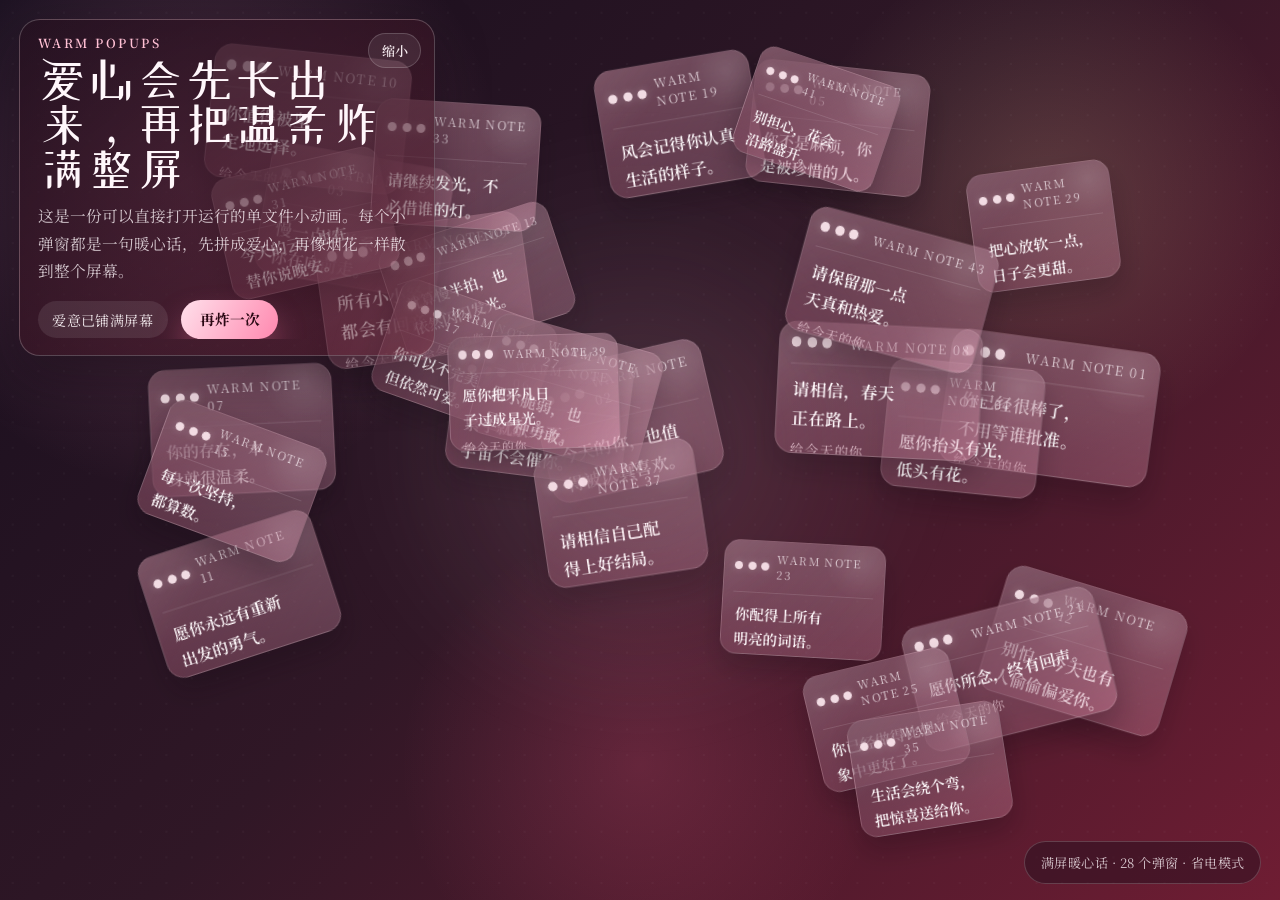
==== index.html @ 32b4eff0 "first commit" ====
<!DOCTYPE html>
<html lang="zh-CN">
<head>
  <meta charset="UTF-8">
  <meta name="viewport" content="width=device-width, initial-scale=1.0">
  <title>爱心弹窗烟花</title>
  <link rel="preconnect" href="https://fonts.googleapis.com">
  <link rel="preconnect" href="https://fonts.gstatic.com" crossorigin>
  <link href="https://fonts.googleapis.com/css2?family=Noto+Serif+SC:wght@400;600;700&family=ZCOOL+XiaoWei&display=swap" rel="stylesheet">
  <style>
    :root {
      --bg-1: #150e1d;
      --bg-2: #301726;
      --bg-3: #6f1d33;
      --ink: #fff7fb;
      --soft-ink: rgba(255, 247, 251, 0.78);
      --glass: rgba(255, 245, 249, 0.14);
      --glass-strong: rgba(255, 237, 244, 0.22);
      --line: rgba(255, 255, 255, 0.24);
      --accent: #ff6b95;
      --accent-2: #ffc0d4;
      --shadow: rgba(17, 7, 17, 0.45);
    }

    * {
      box-sizing: border-box;
    }

    html,
    body {
      width: 100%;
      height: 100%;
      margin: 0;
      overflow: hidden;
      color: var(--ink);
      background:
        radial-gradient(circle at 15% 20%, rgba(255, 152, 191, 0.24), transparent 24%),
        radial-gradient(circle at 82% 22%, rgba(255, 214, 165, 0.18), transparent 20%),
        radial-gradient(circle at 50% 85%, rgba(255, 97, 139, 0.18), transparent 24%),
        linear-gradient(135deg, var(--bg-1), var(--bg-2) 48%, var(--bg-3));
      font-family: "Noto Serif SC", serif;
    }

    body::before,
    body::after {
      content: "";
      position: fixed;
      inset: 0;
      pointer-events: none;
    }

    body::before {
      background:
        radial-gradient(circle at center, rgba(255, 255, 255, 0.09) 0 0.08rem, transparent 0.09rem) 0 0 / 1.6rem 1.6rem;
      opacity: 0.3;
      mix-blend-mode: screen;
    }

    body::after {
      background:
        radial-gradient(circle at 50% 48%, rgba(255, 255, 255, 0.15), transparent 42%),
        radial-gradient(circle at 50% 52%, rgba(255, 126, 164, 0.13), transparent 32%);
      filter: blur(24px);
      opacity: 0.85;
    }

    body.perf-lite::after {
      filter: blur(16px);
      opacity: 0.72;
    }

    body.perf-low::after {
      filter: blur(10px);
      opacity: 0.54;
    }

    .stage {
      position: relative;
      width: 100vw;
      height: 100vh;
      isolation: isolate;
      overflow: hidden;
    }

    .hud {
      position: fixed;
      top: 1.2rem;
      left: 1.2rem;
      z-index: 9000;
      width: min(26rem, calc(100vw - 2.4rem));
      padding: 1rem 1rem 1rem 1.1rem;
      border: 1px solid rgba(255, 255, 255, 0.22);
      border-radius: 1.3rem;
      background: linear-gradient(145deg, rgba(37, 16, 31, 0.72), rgba(95, 28, 46, 0.46));
      box-shadow: 0 1.2rem 3.2rem rgba(14, 6, 15, 0.34);
      backdrop-filter: blur(22px);
      transition:
        width 260ms ease,
        padding 260ms ease,
        border-radius 260ms ease,
        background 260ms ease,
        box-shadow 260ms ease;
    }

    .hud.is-collapsed {
      width: min(16.5rem, calc(100vw - 2.4rem));
      padding: 0.9rem 3.5rem 0.9rem 1rem;
      border-radius: 1rem;
      background: linear-gradient(145deg, rgba(37, 16, 31, 0.82), rgba(77, 27, 56, 0.58));
      box-shadow: 0 0.85rem 2rem rgba(14, 6, 15, 0.28);
    }

    body.perf-lite .hud,
    body.perf-lite .legend {
      backdrop-filter: blur(10px);
    }

    body.perf-low .hud,
    body.perf-low .legend {
      backdrop-filter: none;
    }

    .eyebrow {
      margin: 0;
      color: var(--accent-2);
      font: 600 0.78rem/1.2 "Noto Serif SC", serif;
      letter-spacing: 0.2em;
      text-transform: uppercase;
    }

    .title {
      margin: 0.35rem 0 0;
      font: 400 clamp(1.9rem, 4vw, 3rem)/0.94 "ZCOOL XiaoWei", serif;
      transition: font-size 220ms ease, line-height 220ms ease, margin 220ms ease;
    }

    .hud.is-collapsed .title {
      margin-top: 0.24rem;
      font-size: clamp(1.08rem, 2.6vw, 1.4rem);
      line-height: 1.08;
    }

    .subtitle {
      margin: 0.65rem 0 0;
      color: var(--soft-ink);
      font-size: 0.98rem;
      line-height: 1.75;
      transition: opacity 220ms ease, max-height 220ms ease, margin 220ms ease;
    }

    .toolbar {
      display: flex;
      align-items: center;
      gap: 0.85rem;
      margin-top: 0.95rem;
      flex-wrap: wrap;
      transition: opacity 220ms ease, max-height 220ms ease, margin 220ms ease;
      max-height: 8rem;
    }

    .hud-copy {
      overflow: hidden;
    }

    .hud.is-collapsed .subtitle,
    .hud.is-collapsed .toolbar {
      opacity: 0;
      max-height: 0;
      margin-top: 0;
      pointer-events: none;
    }

    .status-pill {
      padding: 0.55rem 0.9rem;
      border-radius: 999px;
      background: rgba(255, 255, 255, 0.09);
      color: rgba(255, 248, 251, 0.92);
      font-size: 0.88rem;
      letter-spacing: 0.03em;
    }

    .replay {
      border: 0;
      border-radius: 999px;
      padding: 0.76rem 1.15rem;
      color: #2b0914;
      background: linear-gradient(120deg, #ffe0eb, #ff88af);
      font: 700 0.92rem/1 "Noto Serif SC", serif;
      cursor: pointer;
      box-shadow: 0 1rem 1.8rem rgba(255, 120, 165, 0.34);
      transition: transform 180ms ease, box-shadow 180ms ease;
    }

    .replay:hover {
      transform: translateY(-1px) scale(1.01);
      box-shadow: 0 1.15rem 2rem rgba(255, 120, 165, 0.42);
    }

    .hud-toggle {
      position: absolute;
      top: 0.8rem;
      right: 0.8rem;
      display: inline-flex;
      align-items: center;
      justify-content: center;
      min-width: 2.5rem;
      height: 2.2rem;
      padding: 0 0.78rem;
      border: 1px solid rgba(255, 255, 255, 0.18);
      border-radius: 999px;
      color: rgba(255, 246, 250, 0.94);
      background: rgba(255, 255, 255, 0.08);
      font: 600 0.82rem/1 "Noto Serif SC", serif;
      cursor: pointer;
      transition: transform 180ms ease, background 180ms ease, border-color 180ms ease;
    }

    .hud-toggle:hover {
      transform: translateY(-1px);
      background: rgba(255, 255, 255, 0.13);
      border-color: rgba(255, 255, 255, 0.28);
    }

    .legend {
      position: fixed;
      right: 1.2rem;
      bottom: 1rem;
      z-index: 9000;
      padding: 0.7rem 0.95rem;
      border-radius: 999px;
      background: rgba(37, 16, 31, 0.48);
      border: 1px solid rgba(255, 255, 255, 0.18);
      color: rgba(255, 247, 251, 0.78);
      font-size: 0.82rem;
      letter-spacing: 0.04em;
      backdrop-filter: blur(16px);
    }

    .popup {
      --x: 0px;
      --y: 0px;
      --scale: 0.4;
      --rotate: 0deg;
      position: fixed;
      top: 0;
      left: 0;
      width: var(--w);
      height: var(--h, 8.6rem);
      padding: 0.65rem 0.7rem 0.8rem;
      border-radius: 1.1rem;
      border: 1px solid rgba(255, 255, 255, 0.2);
      background:
        linear-gradient(180deg, rgba(255, 255, 255, 0.18), rgba(255, 239, 245, 0.09)),
        linear-gradient(135deg, rgba(84, 29, 52, 0.88), rgba(255, 138, 178, 0.18));
      box-shadow: 0 1rem 2.3rem var(--shadow);
      opacity: 0;
      transform: translate3d(var(--x), var(--y), 0) scale(var(--scale)) rotate(var(--rotate));
      transition:
        transform 900ms cubic-bezier(0.19, 1, 0.22, 1),
        opacity 340ms ease,
        box-shadow 220ms ease;
      overflow: hidden;
      user-select: none;
      pointer-events: none;
      will-change: transform, opacity;
      contain: layout paint style;
    }

    body.perf-lite .popup {
      box-shadow: 0 0.8rem 1.65rem rgba(17, 7, 17, 0.28);
    }

    body.perf-low .popup {
      box-shadow: 0 0.55rem 1.05rem rgba(17, 7, 17, 0.22);
      border-color: rgba(255, 255, 255, 0.14);
    }

    .popup::before {
      content: "";
      position: absolute;
      inset: 0;
      background:
        linear-gradient(140deg, rgba(255, 255, 255, 0.16), transparent 35%),
        radial-gradient(circle at 85% 15%, rgba(255, 255, 255, 0.2), transparent 22%);
      pointer-events: none;
    }

    body.perf-low .popup::before {
      opacity: 0.52;
    }

    .popup.is-visible {
      opacity: 1;
    }

    .popup.is-heart {
      box-shadow:
        0 1rem 2.3rem rgba(17, 7, 17, 0.34),
        0 0 1.3rem rgba(255, 112, 156, 0.32);
    }

    body.perf-lite .popup.is-heart,
    body.perf-low .popup.is-heart {
      box-shadow: 0 0.85rem 1.55rem rgba(17, 7, 17, 0.26);
    }

    .popup.is-exploded {
      box-shadow:
        0 1.2rem 2.8rem rgba(17, 7, 17, 0.42),
        0 0 1.1rem rgba(255, 219, 230, 0.16);
    }

    body.perf-lite .popup.is-exploded,
    body.perf-low .popup.is-exploded {
      box-shadow: 0 0.9rem 1.7rem rgba(17, 7, 17, 0.24);
    }

    .popup.floating {
      animation: hover-drift 5.8s ease-in-out infinite;
      animation-delay: var(--delay, 0s);
    }

    body.perf-low .popup.floating {
      animation: none;
    }

    .popup-header {
      display: flex;
      align-items: center;
      justify-content: space-between;
      gap: 0.5rem;
      position: relative;
      z-index: 1;
      padding-bottom: 0.5rem;
    }

    .window-dots {
      display: inline-flex;
      align-items: center;
      gap: 0.32rem;
    }

    .window-dots span {
      width: 0.58rem;
      height: 0.58rem;
      border-radius: 999px;
      background: rgba(255, 236, 242, 0.9);
      box-shadow: 0 0 0.55rem rgba(255, 255, 255, 0.22);
    }

    .window-tag {
      color: rgba(255, 247, 251, 0.72);
      font-size: 0.76rem;
      letter-spacing: 0.12em;
      text-transform: uppercase;
    }

    .popup-body {
      position: relative;
      z-index: 1;
      margin-top: 0.25rem;
      padding: 0.65rem 0.2rem 0.18rem;
      border-top: 1px solid rgba(255, 255, 255, 0.12);
    }

    .popup-message {
      margin: 0;
      color: #fffafc;
      font: 600 1rem/1.68 "Noto Serif SC", serif;
      text-wrap: balance;
      display: -webkit-box;
      overflow: hidden;
      -webkit-box-orient: vertical;
      -webkit-line-clamp: 3;
    }

    .popup-sign {
      margin: 0.65rem 0 0;
      color: rgba(255, 226, 236, 0.72);
      font: 400 0.8rem/1 "Noto Serif SC", serif;
      letter-spacing: 0.08em;
    }

    .spark {
      position: fixed;
      top: 0;
      left: 0;
      z-index: 8500;
      color: rgba(255, 226, 236, 0.92);
      font: 400 1rem/1 "ZCOOL XiaoWei", serif;
      text-shadow: 0 0 0.9rem rgba(255, 138, 178, 0.48);
      pointer-events: none;
      animation: spark-fly 1.65s cubic-bezier(0.16, 1, 0.3, 1) forwards;
    }

    body.perf-low .spark {
      text-shadow: none;
    }

    @keyframes hover-drift {
      0%,
      100% {
        translate: 0 0;
      }
      50% {
        translate: 0 -0.45rem;
      }
    }

    @media (prefers-reduced-motion: reduce) {
      .popup,
      .spark,
      .replay {
        transition-duration: 0ms !important;
        animation-duration: 0ms !important;
      }
    }

    @keyframes spark-fly {
      0% {
        transform: translate3d(0, 0, 0) scale(0.55);
        opacity: 0;
      }
      12% {
        opacity: 1;
      }
      100% {
        transform: translate3d(var(--dx), var(--dy), 0) scale(1.3);
        opacity: 0;
      }
    }

    @media (max-width: 720px) {
      .hud {
        top: 0.9rem;
        left: 0.9rem;
        width: calc(100vw - 1.8rem);
      }

      .legend {
        right: 0.8rem;
        bottom: 0.8rem;
        max-width: calc(100vw - 1.6rem);
        text-align: center;
      }
    }
  </style>
</head>
<body>
  <main class="stage" id="stage">
    <section class="hud">
      <button class="hud-toggle" id="hud-toggle" type="button" aria-expanded="true">缩小</button>
      <div class="hud-copy">
        <p class="eyebrow">Warm Popups</p>
        <h1 class="title">爱心会先长出来，再把温柔炸满整屏</h1>
        <p class="subtitle">
          这是一份可以直接打开运行的单文件小动画。每个小弹窗都是一句暖心话，先拼成爱心，再像烟花一样散到整个屏幕。
        </p>
        <div class="toolbar">
          <span class="status-pill" id="status">正在酝酿心意...</span>
          <button class="replay" id="replay" type="button">再炸一次</button>
        </div>
      </div>
    </section>
    <div class="legend" id="counter">准备中</div>
  </main>

  <script>
    const warmMessages = [
      "你已经很棒了，不用等谁批准。",
      "今天的你，也值得被认真喜欢。",
      "慢一点没关系，你在向前走。",
      "愿你抬头有光，低头有花。",
      "你不是麻烦，你是被珍惜的人。",
      "累了就歇一下，宇宙不会催你。",
      "你的存在，本身就很温柔。",
      "请相信，春天正在路上。",
      "所有小小努力，都会有回音。",
      "你值得被坚定地选择。",
      "愿你永远有重新出发的勇气。",
      "别怕，今天也有人偷偷偏爱你。",
      "就算慢半拍，也依然闪闪发光。",
      "你不是孤单一人，我在这边。",
      "每一次坚持，都算数。",
      "愿你心里住着一片柔软海洋。",
      "你可以不完美，但依然可爱。",
      "请把今天，也过成礼物。",
      "风会记得你认真生活的样子。",
      "你眼里的光，真的很好看。",
      "愿你所念，终有回声。",
      "有些答案，会在安静里长出来。",
      "你配得上所有明亮的词语。",
      "请先照顾好自己，再去照亮别人。",
      "你已经做得比想象中更好了。",
      "愿你被世界温柔接住。",
      "偶尔脆弱，也是一种勇敢。",
      "别急，你的好消息正在派送。",
      "把心放软一点，日子会更甜。",
      "你值得拥有松弛又自在的幸福。",
      "今天的云，也在替你说晚安。",
      "总会有人奔向你，带着真心。",
      "请继续发光，不必借谁的灯。",
      "愿你一想起自己，就充满底气。",
      "生活会绕个弯，把惊喜送给你。",
      "你很珍贵，不需要证明。",
      "请相信自己配得上好结局。",
      "你所有的认真，都很动人。",
      "愿你把平凡日子过成星光。",
      "你的温柔，会被世界看见。",
      "别担心，花会沿路盛开。",
      "你熬过的夜，终会换来晨光。",
      "请保留那一点天真和热爱。",
      "你值得一切柔软的拥抱。",
      "即使下雨，心里也能种太阳。",
      "愿你每天都有一点点好运气。",
      "往前走吧，路会慢慢亮起来。",
      "有我替你收集今天的温柔。",
      "你值得所有不慌不忙的爱。",
      "每个认真生活的人，都在发亮。",
      "愿你的心事，最后都变成甜的。",
      "请把自己放在重要的位置。",
      "你不是一个人，你一直被惦记。",
      "愿你所到之处，都有花开。",
      "今天也请对自己温柔一点。",
      "你会被懂得，也会被偏爱。",
      "那些沉默的努力，都在发芽。",
      "好事会来，而且会来的刚刚好。",
      "记得开心，因为你真的很可爱。"
    ];

    const state = {
      timers: [],
      popups: [],
      cycle: 0,
      profile: null
    };

    const stage = document.getElementById("stage");
    const hud = document.querySelector(".hud");
    const hudToggle = document.getElementById("hud-toggle");
    const statusText = document.getElementById("status");
    const counter = document.getElementById("counter");
    const replayButton = document.getElementById("replay");
    const HUD_STORAGE_KEY = "heart-popups-hud-collapsed";

    function schedule(fn, delay) {
      const timer = window.setTimeout(fn, delay);
      state.timers.push(timer);
      return timer;
    }

    function clearScheduled() {
      state.timers.forEach((timer) => window.clearTimeout(timer));
      state.timers.length = 0;
    }

    function randomBetween(min, max) {
      return min + Math.random() * (max - min);
    }

    function clamp(value, min, max) {
      return Math.min(max, Math.max(min, value));
    }

    function syncHudToggle() {
      const collapsed = hud.classList.contains("is-collapsed");
      hudToggle.textContent = collapsed ? "展开" : "缩小";
      hudToggle.setAttribute("aria-expanded", String(!collapsed));
      hudToggle.setAttribute("aria-label", collapsed ? "展开说明面板" : "缩小说明面板");
    }

    function shouldFloat() {
      return Math.random() < state.profile.floatRatio;
    }

    function getPerformanceProfile() {
      const reducedMotion = window.matchMedia("(prefers-reduced-motion: reduce)").matches;
      const saveData = navigator.connection && navigator.connection.saveData;
      const cores = navigator.hardwareConcurrency || 4;
      const memory = navigator.deviceMemory || 4;
      const isCompactViewport = window.innerWidth < 900 || window.innerHeight < 700;

      if (reducedMotion || saveData || cores <= 2 || memory <= 2) {
        return {
          mode: "low",
          label: "省电模式",
          heartDivisor: 120000,
          heartMin: 12,
          heartMax: 18,
          totalDivisor: 42000,
          totalMin: 28,
          totalMax: 42,
          heartStep: 132,
          explodeStep: 32,
          extraStep: 56,
          spawnDelay: 260,
          heartSparkEvery: 0,
          heartSparkCount: 0,
          centerSparkCount: 8,
          widthMin: 150,
          widthMax: 196,
          popupHeight: 126,
          floatRatio: 0
        };
      }

      if (isCompactViewport || cores <= 4 || memory <= 4) {
        return {
          mode: "lite",
          label: "流畅模式",
          heartDivisor: 88000,
          heartMin: 16,
          heartMax: 26,
          totalDivisor: 30000,
          totalMin: 40,
          totalMax: 68,
          heartStep: 112,
          explodeStep: 24,
          extraStep: 44,
          spawnDelay: 240,
          heartSparkEvery: 8,
          heartSparkCount: 3,
          centerSparkCount: 14,
          widthMin: 158,
          widthMax: 214,
          popupHeight: 132,
          floatRatio: 0.42
        };
      }

      return {
        mode: "high",
        label: "标准模式",
        heartDivisor: 70000,
        heartMin: 20,
        heartMax: 34,
        totalDivisor: 24500,
        totalMin: 54,
        totalMax: 92,
        heartStep: 96,
        explodeStep: 18,
        extraStep: 38,
        spawnDelay: 220,
        heartSparkEvery: 6,
        heartSparkCount: 4,
        centerSparkCount: 18,
        widthMin: 168,
        widthMax: window.innerWidth < 760 ? 212 : 234,
        popupHeight: window.innerWidth < 760 ? 132 : 138,
        floatRatio: 0.72
      };
    }

    function applyPerformanceProfile() {
      state.profile = getPerformanceProfile();
      document.body.classList.remove("perf-high", "perf-lite", "perf-low");
      document.body.classList.add(`perf-${state.profile.mode}`);
    }

    function heartPoint(angle) {
      const x = 16 * Math.pow(Math.sin(angle), 3);
      const y = 13 * Math.cos(angle) - 5 * Math.cos(2 * angle) - 2 * Math.cos(3 * angle) - Math.cos(4 * angle);
      return { x, y };
    }

    function heartTargets(count) {
      const width = window.innerWidth;
      const height = window.innerHeight;
      const centerX = width / 2;
      const centerY = height * 0.5;
      const scaleFactor = state.profile.mode === "low" ? 0.0165 : width < 760 ? 0.018 : 0.021;
      const scale = Math.min(width, height) * scaleFactor;
      const points = [];

      for (let index = 0; index < count; index += 1) {
        const angle = (Math.PI * 2 * index) / count;
        const point = heartPoint(angle);
        const jitter = width < 760 ? 3 : 5;
        points.push({
          x: centerX + point.x * scale + randomBetween(-jitter, jitter),
          y: centerY - point.y * scale + randomBetween(-jitter, jitter)
        });
      }

      return points;
    }

    function safePosition(boxWidth, boxHeight) {
      const margin = window.innerWidth < 760 ? 10 : 16;
      return {
        x: randomBetween(margin, window.innerWidth - boxWidth - margin),
        y: randomBetween(margin, window.innerHeight - boxHeight - margin)
      };
    }

    function centerPosition(boxWidth, boxHeight) {
      return {
        x: window.innerWidth / 2 - boxWidth / 2,
        y: window.innerHeight / 2 - boxHeight / 2
      };
    }

    function spawnSparkBurst(centerX, centerY, count) {
      if (count <= 0) {
        return;
      }

      const fragment = document.createDocumentFragment();

      for (let index = 0; index < count; index += 1) {
        const spark = document.createElement("span");
        spark.className = "spark";
        spark.textContent = index % 3 === 0 ? "❤" : index % 2 === 0 ? "✦" : "♡";
        spark.style.left = `${centerX}px`;
        spark.style.top = `${centerY}px`;
        const distance = state.profile.mode === "low" ? 110 : state.profile.mode === "lite" ? 150 : 180;
        spark.style.setProperty("--dx", `${randomBetween(-distance, distance)}px`);
        spark.style.setProperty("--dy", `${randomBetween(-distance, distance)}px`);
        spark.style.fontSize = `${randomBetween(0.85, 1.45)}rem`;
        fragment.appendChild(spark);
        spark.addEventListener("animationend", () => spark.remove(), { once: true });
      }

      stage.appendChild(fragment);
    }

    function destroyAllPopups() {
      clearScheduled();
      stage.querySelectorAll(".popup, .spark").forEach((node) => node.remove());
      state.popups.length = 0;
    }

    function applyMotion(record, targetX, targetY, scale, rotate) {
      record.x = targetX;
      record.y = targetY;
      record.element.style.setProperty("--x", `${Math.round(targetX)}px`);
      record.element.style.setProperty("--y", `${Math.round(targetY)}px`);
      record.element.style.setProperty("--scale", `${scale}`);
      record.element.style.setProperty("--rotate", `${rotate}deg`);
    }

    function makePopup(message, index, startAtCenter = true) {
      const popup = document.createElement("article");
      const width = Math.round(randomBetween(state.profile.widthMin, state.profile.widthMax));
      const height = state.profile.popupHeight;
      popup.className = "popup";
      popup.style.setProperty("--w", `${width}px`);
      popup.style.setProperty("--h", `${height}px`);
      popup.style.setProperty("--delay", `${randomBetween(0, 2.8)}s`);
      popup.innerHTML = `
        <header class="popup-header">
          <div class="window-dots">
            <span></span>
            <span></span>
            <span></span>
          </div>
          <div class="window-tag">Warm Note ${String(index + 1).padStart(2, "0")}</div>
        </header>
        <div class="popup-body">
          <p class="popup-message">${message}</p>
          <p class="popup-sign">给今天的你</p>
        </div>
      `;
      stage.appendChild(popup);

      const start = startAtCenter ? centerPosition(width, height) : safePosition(width, height);
      popup.style.setProperty("--x", `${Math.round(start.x)}px`);
      popup.style.setProperty("--y", `${Math.round(start.y)}px`);

      const record = {
        element: popup,
        width,
        height,
        x: start.x,
        y: start.y
      };

      requestAnimationFrame(() => popup.classList.add("is-visible"));
      state.popups.push(record);
      return record;
    }

    function buildHeartPhase(cycle) {
      const area = window.innerWidth * window.innerHeight;
      const heartCount = clamp(
        Math.round(area / state.profile.heartDivisor),
        state.profile.heartMin,
        state.profile.heartMax
      );
      const targets = heartTargets(heartCount);

      statusText.textContent = "正在拼爱心...";
      counter.textContent = `爱心弹窗就位中 · ${heartCount} 句 · ${state.profile.label}`;

      targets.forEach((target, index) => {
        schedule(() => {
          if (cycle !== state.cycle) {
            return;
          }

          const message = warmMessages[index % warmMessages.length];
          const record = makePopup(message, index);
          record.element.classList.add("is-heart");
          applyMotion(
            record,
            target.x - record.width / 2,
            target.y - record.height / 2,
            1,
            randomBetween(-7, 7)
          );

          if (state.profile.heartSparkEvery > 0 && index % state.profile.heartSparkEvery === 0) {
            spawnSparkBurst(target.x, target.y, state.profile.heartSparkCount);
          }

          if (index === targets.length - 1) {
            schedule(() => explodePhase(cycle), 1450);
          }
        }, index * state.profile.heartStep);
      });
    }

    function explodePhase(cycle) {
      if (cycle !== state.cycle) {
        return;
      }

      statusText.textContent = "炸开啦，整屏都是偏爱...";
      const area = window.innerWidth * window.innerHeight;
      const totalCount = clamp(
        Math.round(area / state.profile.totalDivisor),
        state.profile.totalMin,
        state.profile.totalMax
      );
      counter.textContent = `满屏暖心话 · ${totalCount} 个弹窗 · ${state.profile.label}`;

      const centerX = window.innerWidth / 2;
      const centerY = window.innerHeight / 2;
      spawnSparkBurst(centerX, centerY, state.profile.centerSparkCount);

      state.popups.forEach((record, index) => {
        schedule(() => {
          if (cycle !== state.cycle) {
            return;
          }

          const target = safePosition(record.width, record.height);
          record.element.classList.remove("is-heart");
          record.element.classList.add("is-exploded");
          if (shouldFloat()) {
            record.element.classList.add("floating");
          }
          applyMotion(record, target.x, target.y, randomBetween(0.95, 1.08), randomBetween(-18, 18));
        }, index * state.profile.explodeStep);
      });

      const extrasNeeded = Math.max(0, totalCount - state.popups.length);
      for (let index = 0; index < extrasNeeded; index += 1) {
        schedule(() => {
          if (cycle !== state.cycle) {
            return;
          }

          const messageIndex = (state.popups.length + index) % warmMessages.length;
          const record = makePopup(warmMessages[messageIndex], state.popups.length + index);
          record.element.classList.add("is-exploded");
          const target = safePosition(record.width, record.height);
          applyMotion(record, record.x, record.y, 0.22, randomBetween(-24, 24));

          requestAnimationFrame(() => {
            requestAnimationFrame(() => {
              if (shouldFloat()) {
                record.element.classList.add("floating");
              }
              applyMotion(record, target.x, target.y, randomBetween(0.88, 1.05), randomBetween(-24, 24));
            });
          });
        }, state.profile.spawnDelay + index * state.profile.extraStep);
      }

      schedule(() => {
        if (cycle === state.cycle) {
          statusText.textContent = "爱意已铺满屏幕";
        }
      }, Math.min(2200 + extrasNeeded * state.profile.extraStep, 5200));
    }

    function runShow() {
      state.cycle += 1;
      applyPerformanceProfile();
      destroyAllPopups();
      statusText.textContent = "正在酝酿心意...";
      counter.textContent = `准备中 · ${state.profile.label}`;
      buildHeartPhase(state.cycle);
    }

    hudToggle.addEventListener("click", () => {
      hud.classList.toggle("is-collapsed");
      syncHudToggle();
      try {
        window.localStorage.setItem(HUD_STORAGE_KEY, hud.classList.contains("is-collapsed") ? "1" : "0");
      } catch (error) {
        console.debug("Skipping HUD preference persistence.", error);
      }
    });

    replayButton.addEventListener("click", runShow);

    let resizeTimer = 0;
    window.addEventListener("resize", () => {
      window.clearTimeout(resizeTimer);
      resizeTimer = window.setTimeout(runShow, 220);
    });

    try {
      if (window.localStorage.getItem(HUD_STORAGE_KEY) === "1") {
        hud.classList.add("is-collapsed");
      }
    } catch (error) {
      console.debug("Skipping HUD preference restore.", error);
    }

    syncHudToggle();
    runShow();
  </script>
</body>
</html>
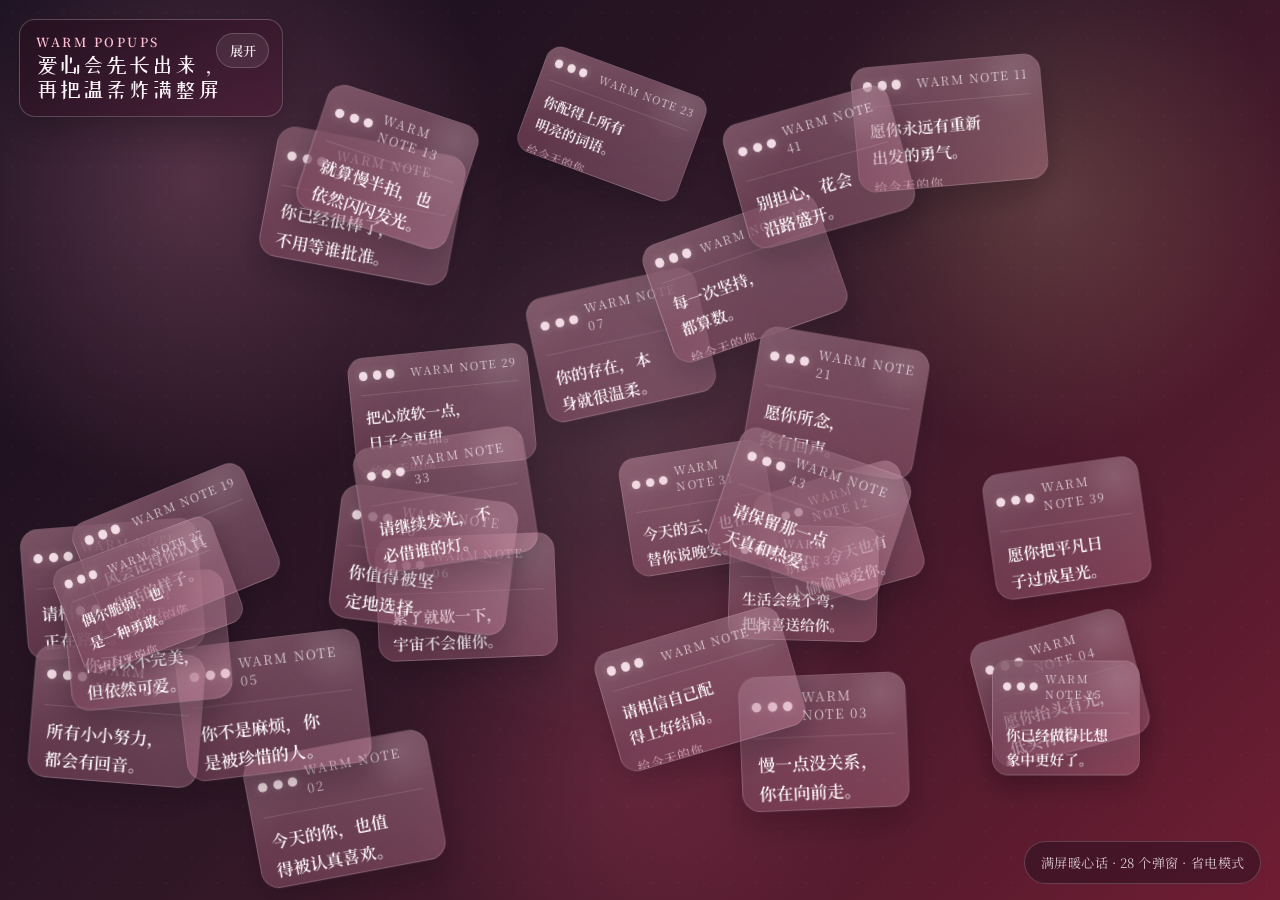
==== commit c22628d5: "Default HUD to collapsed" ====
--- a/index.html
+++ b/index.html
@@ -448,8 +448,8 @@
 </head>
 <body>
   <main class="stage" id="stage">
-    <section class="hud">
-      <button class="hud-toggle" id="hud-toggle" type="button" aria-expanded="true">缩小</button>
+    <section class="hud is-collapsed">
+      <button class="hud-toggle" id="hud-toggle" type="button" aria-expanded="false">展开</button>
       <div class="hud-copy">
         <p class="eyebrow">Warm Popups</p>
         <h1 class="title">爱心会先长出来，再把温柔炸满整屏</h1>
@@ -913,7 +913,8 @@
     });
 
     try {
-      if (window.localStorage.getItem(HUD_STORAGE_KEY) === "1") {
+      const storedHudState = window.localStorage.getItem(HUD_STORAGE_KEY);
+      if (storedHudState === null || storedHudState === "1") {
         hud.classList.add("is-collapsed");
       }
     } catch (error) {
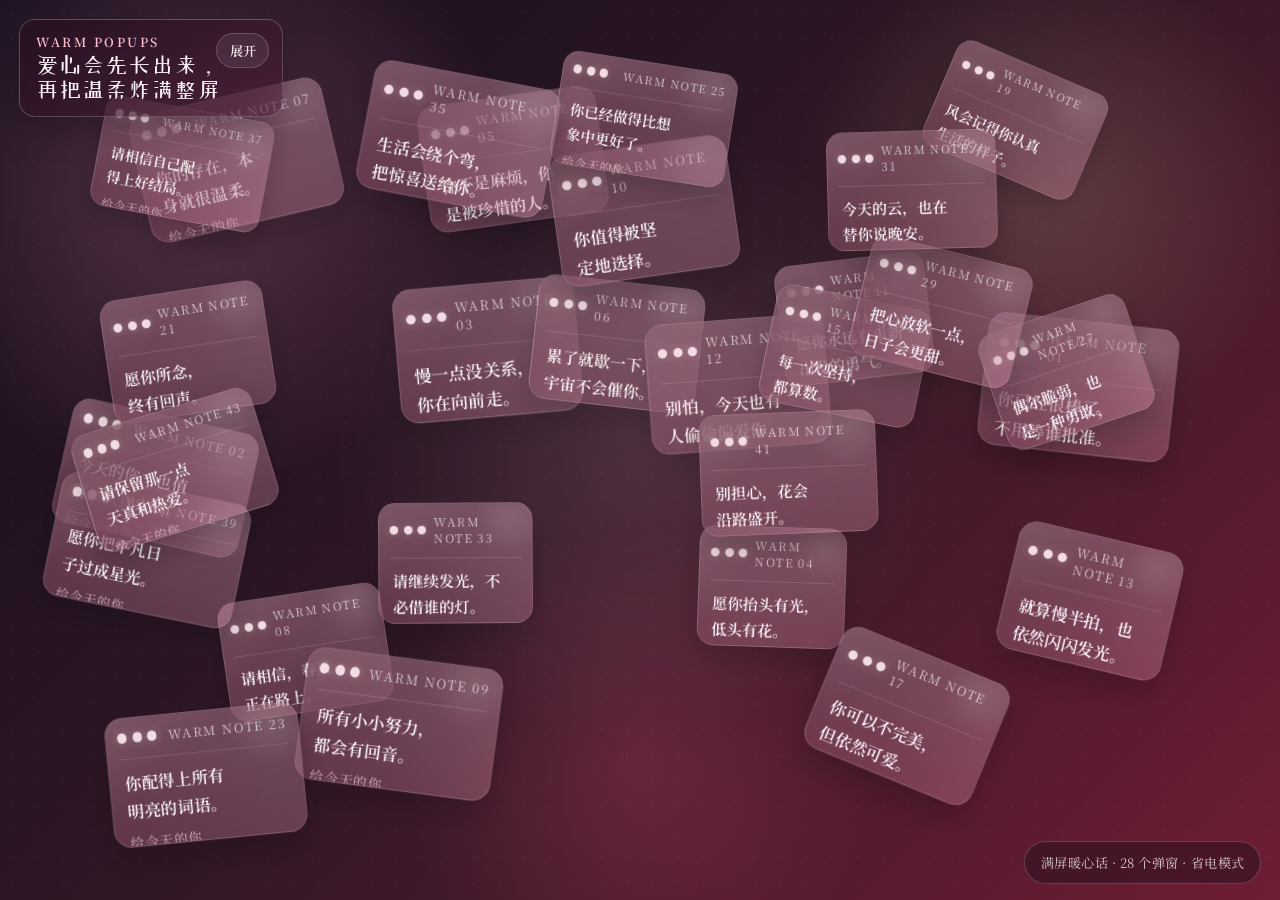
==== commit 15908cbd: "Remove duplicate page and reset HUD each load" ====
--- a/index.html
+++ b/index.html
@@ -541,7 +541,6 @@
     const statusText = document.getElementById("status");
     const counter = document.getElementById("counter");
     const replayButton = document.getElementById("replay");
-    const HUD_STORAGE_KEY = "heart-popups-hud-collapsed";
 
     function schedule(fn, delay) {
       const timer = window.setTimeout(fn, delay);
@@ -897,11 +896,6 @@
     hudToggle.addEventListener("click", () => {
       hud.classList.toggle("is-collapsed");
       syncHudToggle();
-      try {
-        window.localStorage.setItem(HUD_STORAGE_KEY, hud.classList.contains("is-collapsed") ? "1" : "0");
-      } catch (error) {
-        console.debug("Skipping HUD preference persistence.", error);
-      }
     });
 
     replayButton.addEventListener("click", runShow);
@@ -912,15 +906,6 @@
       resizeTimer = window.setTimeout(runShow, 220);
     });
 
-    try {
-      const storedHudState = window.localStorage.getItem(HUD_STORAGE_KEY);
-      if (storedHudState === null || storedHudState === "1") {
-        hud.classList.add("is-collapsed");
-      }
-    } catch (error) {
-      console.debug("Skipping HUD preference restore.", error);
-    }
-
     syncHudToggle();
     runShow();
   </script>
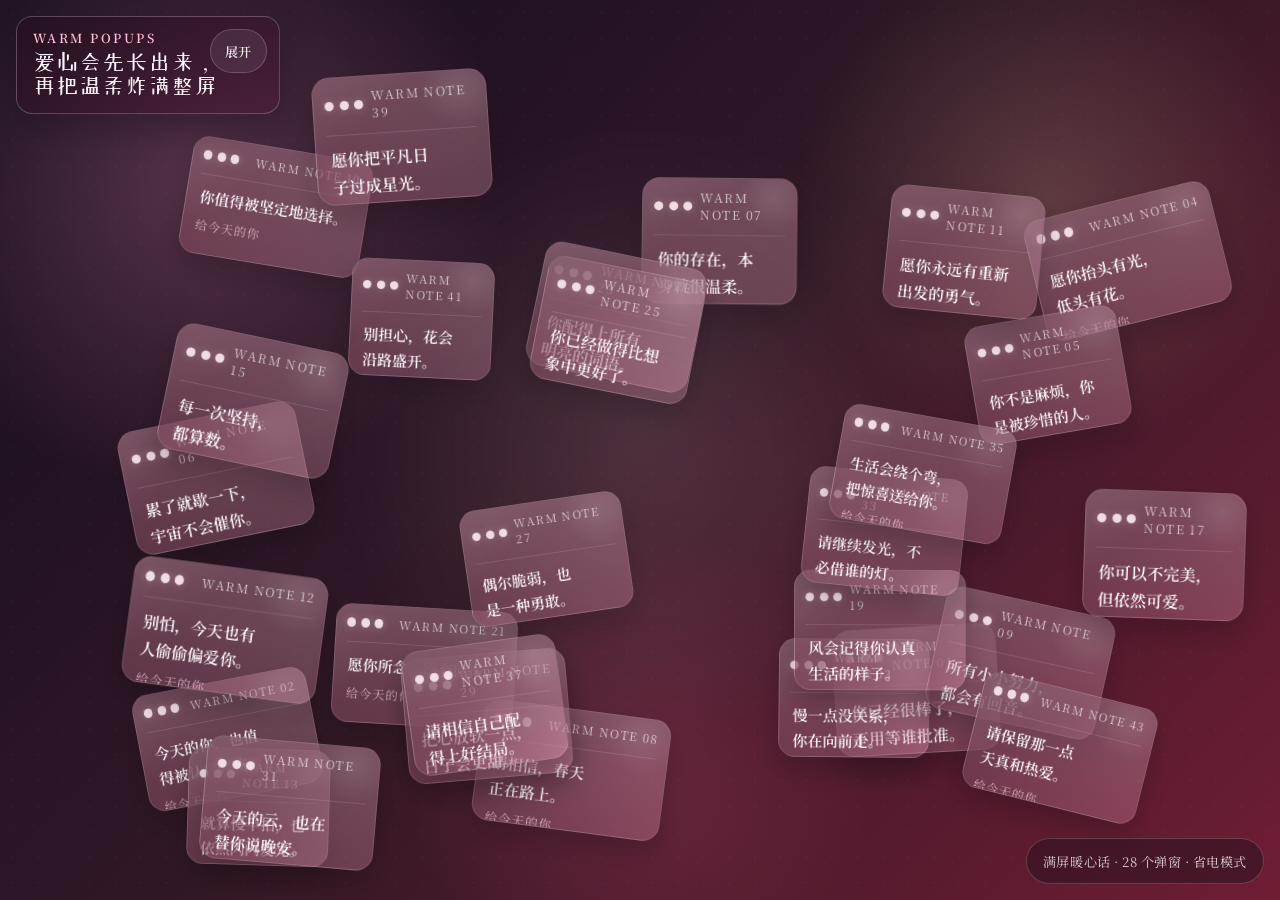
==== commit 4683ec2d: "Split assets and improve mobile docs" ====
--- a/index.html
+++ b/index.html
@@ -2,459 +2,25 @@
 <html lang="zh-CN">
 <head>
   <meta charset="UTF-8">
-  <meta name="viewport" content="width=device-width, initial-scale=1.0">
+  <meta name="viewport" content="width=device-width, initial-scale=1.0, viewport-fit=cover">
+  <meta name="theme-color" content="#2a1220">
   <title>爱心弹窗烟花</title>
   <link rel="preconnect" href="https://fonts.googleapis.com">
   <link rel="preconnect" href="https://fonts.gstatic.com" crossorigin>
   <link href="https://fonts.googleapis.com/css2?family=Noto+Serif+SC:wght@400;600;700&family=ZCOOL+XiaoWei&display=swap" rel="stylesheet">
-  <style>
-    :root {
-      --bg-1: #150e1d;
-      --bg-2: #301726;
-      --bg-3: #6f1d33;
-      --ink: #fff7fb;
-      --soft-ink: rgba(255, 247, 251, 0.78);
-      --glass: rgba(255, 245, 249, 0.14);
-      --glass-strong: rgba(255, 237, 244, 0.22);
-      --line: rgba(255, 255, 255, 0.24);
-      --accent: #ff6b95;
-      --accent-2: #ffc0d4;
-      --shadow: rgba(17, 7, 17, 0.45);
-    }
-
-    * {
-      box-sizing: border-box;
-    }
-
-    html,
-    body {
-      width: 100%;
-      height: 100%;
-      margin: 0;
-      overflow: hidden;
-      color: var(--ink);
-      background:
-        radial-gradient(circle at 15% 20%, rgba(255, 152, 191, 0.24), transparent 24%),
-        radial-gradient(circle at 82% 22%, rgba(255, 214, 165, 0.18), transparent 20%),
-        radial-gradient(circle at 50% 85%, rgba(255, 97, 139, 0.18), transparent 24%),
-        linear-gradient(135deg, var(--bg-1), var(--bg-2) 48%, var(--bg-3));
-      font-family: "Noto Serif SC", serif;
-    }
-
-    body::before,
-    body::after {
-      content: "";
-      position: fixed;
-      inset: 0;
-      pointer-events: none;
-    }
-
-    body::before {
-      background:
-        radial-gradient(circle at center, rgba(255, 255, 255, 0.09) 0 0.08rem, transparent 0.09rem) 0 0 / 1.6rem 1.6rem;
-      opacity: 0.3;
-      mix-blend-mode: screen;
-    }
-
-    body::after {
-      background:
-        radial-gradient(circle at 50% 48%, rgba(255, 255, 255, 0.15), transparent 42%),
-        radial-gradient(circle at 50% 52%, rgba(255, 126, 164, 0.13), transparent 32%);
-      filter: blur(24px);
-      opacity: 0.85;
-    }
-
-    body.perf-lite::after {
-      filter: blur(16px);
-      opacity: 0.72;
-    }
-
-    body.perf-low::after {
-      filter: blur(10px);
-      opacity: 0.54;
-    }
-
-    .stage {
-      position: relative;
-      width: 100vw;
-      height: 100vh;
-      isolation: isolate;
-      overflow: hidden;
-    }
-
-    .hud {
-      position: fixed;
-      top: 1.2rem;
-      left: 1.2rem;
-      z-index: 9000;
-      width: min(26rem, calc(100vw - 2.4rem));
-      padding: 1rem 1rem 1rem 1.1rem;
-      border: 1px solid rgba(255, 255, 255, 0.22);
-      border-radius: 1.3rem;
-      background: linear-gradient(145deg, rgba(37, 16, 31, 0.72), rgba(95, 28, 46, 0.46));
-      box-shadow: 0 1.2rem 3.2rem rgba(14, 6, 15, 0.34);
-      backdrop-filter: blur(22px);
-      transition:
-        width 260ms ease,
-        padding 260ms ease,
-        border-radius 260ms ease,
-        background 260ms ease,
-        box-shadow 260ms ease;
-    }
-
-    .hud.is-collapsed {
-      width: min(16.5rem, calc(100vw - 2.4rem));
-      padding: 0.9rem 3.5rem 0.9rem 1rem;
-      border-radius: 1rem;
-      background: linear-gradient(145deg, rgba(37, 16, 31, 0.82), rgba(77, 27, 56, 0.58));
-      box-shadow: 0 0.85rem 2rem rgba(14, 6, 15, 0.28);
-    }
-
-    body.perf-lite .hud,
-    body.perf-lite .legend {
-      backdrop-filter: blur(10px);
-    }
-
-    body.perf-low .hud,
-    body.perf-low .legend {
-      backdrop-filter: none;
-    }
-
-    .eyebrow {
-      margin: 0;
-      color: var(--accent-2);
-      font: 600 0.78rem/1.2 "Noto Serif SC", serif;
-      letter-spacing: 0.2em;
-      text-transform: uppercase;
-    }
-
-    .title {
-      margin: 0.35rem 0 0;
-      font: 400 clamp(1.9rem, 4vw, 3rem)/0.94 "ZCOOL XiaoWei", serif;
-      transition: font-size 220ms ease, line-height 220ms ease, margin 220ms ease;
-    }
-
-    .hud.is-collapsed .title {
-      margin-top: 0.24rem;
-      font-size: clamp(1.08rem, 2.6vw, 1.4rem);
-      line-height: 1.08;
-    }
-
-    .subtitle {
-      margin: 0.65rem 0 0;
-      color: var(--soft-ink);
-      font-size: 0.98rem;
-      line-height: 1.75;
-      transition: opacity 220ms ease, max-height 220ms ease, margin 220ms ease;
-    }
-
-    .toolbar {
-      display: flex;
-      align-items: center;
-      gap: 0.85rem;
-      margin-top: 0.95rem;
-      flex-wrap: wrap;
-      transition: opacity 220ms ease, max-height 220ms ease, margin 220ms ease;
-      max-height: 8rem;
-    }
-
-    .hud-copy {
-      overflow: hidden;
-    }
-
-    .hud.is-collapsed .subtitle,
-    .hud.is-collapsed .toolbar {
-      opacity: 0;
-      max-height: 0;
-      margin-top: 0;
-      pointer-events: none;
-    }
-
-    .status-pill {
-      padding: 0.55rem 0.9rem;
-      border-radius: 999px;
-      background: rgba(255, 255, 255, 0.09);
-      color: rgba(255, 248, 251, 0.92);
-      font-size: 0.88rem;
-      letter-spacing: 0.03em;
-    }
-
-    .replay {
-      border: 0;
-      border-radius: 999px;
-      padding: 0.76rem 1.15rem;
-      color: #2b0914;
-      background: linear-gradient(120deg, #ffe0eb, #ff88af);
-      font: 700 0.92rem/1 "Noto Serif SC", serif;
-      cursor: pointer;
-      box-shadow: 0 1rem 1.8rem rgba(255, 120, 165, 0.34);
-      transition: transform 180ms ease, box-shadow 180ms ease;
-    }
-
-    .replay:hover {
-      transform: translateY(-1px) scale(1.01);
-      box-shadow: 0 1.15rem 2rem rgba(255, 120, 165, 0.42);
-    }
-
-    .hud-toggle {
-      position: absolute;
-      top: 0.8rem;
-      right: 0.8rem;
-      display: inline-flex;
-      align-items: center;
-      justify-content: center;
-      min-width: 2.5rem;
-      height: 2.2rem;
-      padding: 0 0.78rem;
-      border: 1px solid rgba(255, 255, 255, 0.18);
-      border-radius: 999px;
-      color: rgba(255, 246, 250, 0.94);
-      background: rgba(255, 255, 255, 0.08);
-      font: 600 0.82rem/1 "Noto Serif SC", serif;
-      cursor: pointer;
-      transition: transform 180ms ease, background 180ms ease, border-color 180ms ease;
-    }
-
-    .hud-toggle:hover {
-      transform: translateY(-1px);
-      background: rgba(255, 255, 255, 0.13);
-      border-color: rgba(255, 255, 255, 0.28);
-    }
-
-    .legend {
-      position: fixed;
-      right: 1.2rem;
-      bottom: 1rem;
-      z-index: 9000;
-      padding: 0.7rem 0.95rem;
-      border-radius: 999px;
-      background: rgba(37, 16, 31, 0.48);
-      border: 1px solid rgba(255, 255, 255, 0.18);
-      color: rgba(255, 247, 251, 0.78);
-      font-size: 0.82rem;
-      letter-spacing: 0.04em;
-      backdrop-filter: blur(16px);
-    }
-
-    .popup {
-      --x: 0px;
-      --y: 0px;
-      --scale: 0.4;
-      --rotate: 0deg;
-      position: fixed;
-      top: 0;
-      left: 0;
-      width: var(--w);
-      height: var(--h, 8.6rem);
-      padding: 0.65rem 0.7rem 0.8rem;
-      border-radius: 1.1rem;
-      border: 1px solid rgba(255, 255, 255, 0.2);
-      background:
-        linear-gradient(180deg, rgba(255, 255, 255, 0.18), rgba(255, 239, 245, 0.09)),
-        linear-gradient(135deg, rgba(84, 29, 52, 0.88), rgba(255, 138, 178, 0.18));
-      box-shadow: 0 1rem 2.3rem var(--shadow);
-      opacity: 0;
-      transform: translate3d(var(--x), var(--y), 0) scale(var(--scale)) rotate(var(--rotate));
-      transition:
-        transform 900ms cubic-bezier(0.19, 1, 0.22, 1),
-        opacity 340ms ease,
-        box-shadow 220ms ease;
-      overflow: hidden;
-      user-select: none;
-      pointer-events: none;
-      will-change: transform, opacity;
-      contain: layout paint style;
-    }
-
-    body.perf-lite .popup {
-      box-shadow: 0 0.8rem 1.65rem rgba(17, 7, 17, 0.28);
-    }
-
-    body.perf-low .popup {
-      box-shadow: 0 0.55rem 1.05rem rgba(17, 7, 17, 0.22);
-      border-color: rgba(255, 255, 255, 0.14);
-    }
-
-    .popup::before {
-      content: "";
-      position: absolute;
-      inset: 0;
-      background:
-        linear-gradient(140deg, rgba(255, 255, 255, 0.16), transparent 35%),
-        radial-gradient(circle at 85% 15%, rgba(255, 255, 255, 0.2), transparent 22%);
-      pointer-events: none;
-    }
-
-    body.perf-low .popup::before {
-      opacity: 0.52;
-    }
-
-    .popup.is-visible {
-      opacity: 1;
-    }
-
-    .popup.is-heart {
-      box-shadow:
-        0 1rem 2.3rem rgba(17, 7, 17, 0.34),
-        0 0 1.3rem rgba(255, 112, 156, 0.32);
-    }
-
-    body.perf-lite .popup.is-heart,
-    body.perf-low .popup.is-heart {
-      box-shadow: 0 0.85rem 1.55rem rgba(17, 7, 17, 0.26);
-    }
-
-    .popup.is-exploded {
-      box-shadow:
-        0 1.2rem 2.8rem rgba(17, 7, 17, 0.42),
-        0 0 1.1rem rgba(255, 219, 230, 0.16);
-    }
-
-    body.perf-lite .popup.is-exploded,
-    body.perf-low .popup.is-exploded {
-      box-shadow: 0 0.9rem 1.7rem rgba(17, 7, 17, 0.24);
-    }
-
-    .popup.floating {
-      animation: hover-drift 5.8s ease-in-out infinite;
-      animation-delay: var(--delay, 0s);
-    }
-
-    body.perf-low .popup.floating {
-      animation: none;
-    }
-
-    .popup-header {
-      display: flex;
-      align-items: center;
-      justify-content: space-between;
-      gap: 0.5rem;
-      position: relative;
-      z-index: 1;
-      padding-bottom: 0.5rem;
-    }
-
-    .window-dots {
-      display: inline-flex;
-      align-items: center;
-      gap: 0.32rem;
-    }
-
-    .window-dots span {
-      width: 0.58rem;
-      height: 0.58rem;
-      border-radius: 999px;
-      background: rgba(255, 236, 242, 0.9);
-      box-shadow: 0 0 0.55rem rgba(255, 255, 255, 0.22);
-    }
-
-    .window-tag {
-      color: rgba(255, 247, 251, 0.72);
-      font-size: 0.76rem;
-      letter-spacing: 0.12em;
-      text-transform: uppercase;
-    }
-
-    .popup-body {
-      position: relative;
-      z-index: 1;
-      margin-top: 0.25rem;
-      padding: 0.65rem 0.2rem 0.18rem;
-      border-top: 1px solid rgba(255, 255, 255, 0.12);
-    }
-
-    .popup-message {
-      margin: 0;
-      color: #fffafc;
-      font: 600 1rem/1.68 "Noto Serif SC", serif;
-      text-wrap: balance;
-      display: -webkit-box;
-      overflow: hidden;
-      -webkit-box-orient: vertical;
-      -webkit-line-clamp: 3;
-    }
-
-    .popup-sign {
-      margin: 0.65rem 0 0;
-      color: rgba(255, 226, 236, 0.72);
-      font: 400 0.8rem/1 "Noto Serif SC", serif;
-      letter-spacing: 0.08em;
-    }
-
-    .spark {
-      position: fixed;
-      top: 0;
-      left: 0;
-      z-index: 8500;
-      color: rgba(255, 226, 236, 0.92);
-      font: 400 1rem/1 "ZCOOL XiaoWei", serif;
-      text-shadow: 0 0 0.9rem rgba(255, 138, 178, 0.48);
-      pointer-events: none;
-      animation: spark-fly 1.65s cubic-bezier(0.16, 1, 0.3, 1) forwards;
-    }
-
-    body.perf-low .spark {
-      text-shadow: none;
-    }
-
-    @keyframes hover-drift {
-      0%,
-      100% {
-        translate: 0 0;
-      }
-      50% {
-        translate: 0 -0.45rem;
-      }
-    }
-
-    @media (prefers-reduced-motion: reduce) {
-      .popup,
-      .spark,
-      .replay {
-        transition-duration: 0ms !important;
-        animation-duration: 0ms !important;
-      }
-    }
-
-    @keyframes spark-fly {
-      0% {
-        transform: translate3d(0, 0, 0) scale(0.55);
-        opacity: 0;
-      }
-      12% {
-        opacity: 1;
-      }
-      100% {
-        transform: translate3d(var(--dx), var(--dy), 0) scale(1.3);
-        opacity: 0;
-      }
-    }
-
-    @media (max-width: 720px) {
-      .hud {
-        top: 0.9rem;
-        left: 0.9rem;
-        width: calc(100vw - 1.8rem);
-      }
-
-      .legend {
-        right: 0.8rem;
-        bottom: 0.8rem;
-        max-width: calc(100vw - 1.6rem);
-        text-align: center;
-      }
-    }
-  </style>
+  <link rel="stylesheet" href="./styles.css">
 </head>
 <body>
   <main class="stage" id="stage">
-    <section class="hud is-collapsed">
-      <button class="hud-toggle" id="hud-toggle" type="button" aria-expanded="false">展开</button>
+    <section class="hud is-collapsed" id="hud">
+      <button class="hud-toggle" id="hud-toggle" type="button" aria-expanded="false" aria-label="展开说明面板">
+        展开
+      </button>
       <div class="hud-copy">
         <p class="eyebrow">Warm Popups</p>
         <h1 class="title">爱心会先长出来，再把温柔炸满整屏</h1>
         <p class="subtitle">
-          这是一份可以直接打开运行的单文件小动画。每个小弹窗都是一句暖心话，先拼成爱心，再像烟花一样散到整个屏幕。
+          这是一份可以直接打开运行的小动画。每个小弹窗都是一句暖心话，先拼成爱心，再像烟花一样散到整个屏幕。
         </p>
         <div class="toolbar">
           <span class="status-pill" id="status">正在酝酿心意...</span>
@@ -462,452 +28,10 @@
         </div>
       </div>
     </section>
+
     <div class="legend" id="counter">准备中</div>
   </main>
 
-  <script>
-    const warmMessages = [
-      "你已经很棒了，不用等谁批准。",
-      "今天的你，也值得被认真喜欢。",
-      "慢一点没关系，你在向前走。",
-      "愿你抬头有光，低头有花。",
-      "你不是麻烦，你是被珍惜的人。",
-      "累了就歇一下，宇宙不会催你。",
-      "你的存在，本身就很温柔。",
-      "请相信，春天正在路上。",
-      "所有小小努力，都会有回音。",
-      "你值得被坚定地选择。",
-      "愿你永远有重新出发的勇气。",
-      "别怕，今天也有人偷偷偏爱你。",
-      "就算慢半拍，也依然闪闪发光。",
-      "你不是孤单一人，我在这边。",
-      "每一次坚持，都算数。",
-      "愿你心里住着一片柔软海洋。",
-      "你可以不完美，但依然可爱。",
-      "请把今天，也过成礼物。",
-      "风会记得你认真生活的样子。",
-      "你眼里的光，真的很好看。",
-      "愿你所念，终有回声。",
-      "有些答案，会在安静里长出来。",
-      "你配得上所有明亮的词语。",
-      "请先照顾好自己，再去照亮别人。",
-      "你已经做得比想象中更好了。",
-      "愿你被世界温柔接住。",
-      "偶尔脆弱，也是一种勇敢。",
-      "别急，你的好消息正在派送。",
-      "把心放软一点，日子会更甜。",
-      "你值得拥有松弛又自在的幸福。",
-      "今天的云，也在替你说晚安。",
-      "总会有人奔向你，带着真心。",
-      "请继续发光，不必借谁的灯。",
-      "愿你一想起自己，就充满底气。",
-      "生活会绕个弯，把惊喜送给你。",
-      "你很珍贵，不需要证明。",
-      "请相信自己配得上好结局。",
-      "你所有的认真，都很动人。",
-      "愿你把平凡日子过成星光。",
-      "你的温柔，会被世界看见。",
-      "别担心，花会沿路盛开。",
-      "你熬过的夜，终会换来晨光。",
-      "请保留那一点天真和热爱。",
-      "你值得一切柔软的拥抱。",
-      "即使下雨，心里也能种太阳。",
-      "愿你每天都有一点点好运气。",
-      "往前走吧，路会慢慢亮起来。",
-      "有我替你收集今天的温柔。",
-      "你值得所有不慌不忙的爱。",
-      "每个认真生活的人，都在发亮。",
-      "愿你的心事，最后都变成甜的。",
-      "请把自己放在重要的位置。",
-      "你不是一个人，你一直被惦记。",
-      "愿你所到之处，都有花开。",
-      "今天也请对自己温柔一点。",
-      "你会被懂得，也会被偏爱。",
-      "那些沉默的努力，都在发芽。",
-      "好事会来，而且会来的刚刚好。",
-      "记得开心，因为你真的很可爱。"
-    ];
-
-    const state = {
-      timers: [],
-      popups: [],
-      cycle: 0,
-      profile: null
-    };
-
-    const stage = document.getElementById("stage");
-    const hud = document.querySelector(".hud");
-    const hudToggle = document.getElementById("hud-toggle");
-    const statusText = document.getElementById("status");
-    const counter = document.getElementById("counter");
-    const replayButton = document.getElementById("replay");
-
-    function schedule(fn, delay) {
-      const timer = window.setTimeout(fn, delay);
-      state.timers.push(timer);
-      return timer;
-    }
-
-    function clearScheduled() {
-      state.timers.forEach((timer) => window.clearTimeout(timer));
-      state.timers.length = 0;
-    }
-
-    function randomBetween(min, max) {
-      return min + Math.random() * (max - min);
-    }
-
-    function clamp(value, min, max) {
-      return Math.min(max, Math.max(min, value));
-    }
-
-    function syncHudToggle() {
-      const collapsed = hud.classList.contains("is-collapsed");
-      hudToggle.textContent = collapsed ? "展开" : "缩小";
-      hudToggle.setAttribute("aria-expanded", String(!collapsed));
-      hudToggle.setAttribute("aria-label", collapsed ? "展开说明面板" : "缩小说明面板");
-    }
-
-    function shouldFloat() {
-      return Math.random() < state.profile.floatRatio;
-    }
-
-    function getPerformanceProfile() {
-      const reducedMotion = window.matchMedia("(prefers-reduced-motion: reduce)").matches;
-      const saveData = navigator.connection && navigator.connection.saveData;
-      const cores = navigator.hardwareConcurrency || 4;
-      const memory = navigator.deviceMemory || 4;
-      const isCompactViewport = window.innerWidth < 900 || window.innerHeight < 700;
-
-      if (reducedMotion || saveData || cores <= 2 || memory <= 2) {
-        return {
-          mode: "low",
-          label: "省电模式",
-          heartDivisor: 120000,
-          heartMin: 12,
-          heartMax: 18,
-          totalDivisor: 42000,
-          totalMin: 28,
-          totalMax: 42,
-          heartStep: 132,
-          explodeStep: 32,
-          extraStep: 56,
-          spawnDelay: 260,
-          heartSparkEvery: 0,
-          heartSparkCount: 0,
-          centerSparkCount: 8,
-          widthMin: 150,
-          widthMax: 196,
-          popupHeight: 126,
-          floatRatio: 0
-        };
-      }
-
-      if (isCompactViewport || cores <= 4 || memory <= 4) {
-        return {
-          mode: "lite",
-          label: "流畅模式",
-          heartDivisor: 88000,
-          heartMin: 16,
-          heartMax: 26,
-          totalDivisor: 30000,
-          totalMin: 40,
-          totalMax: 68,
-          heartStep: 112,
-          explodeStep: 24,
-          extraStep: 44,
-          spawnDelay: 240,
-          heartSparkEvery: 8,
-          heartSparkCount: 3,
-          centerSparkCount: 14,
-          widthMin: 158,
-          widthMax: 214,
-          popupHeight: 132,
-          floatRatio: 0.42
-        };
-      }
-
-      return {
-        mode: "high",
-        label: "标准模式",
-        heartDivisor: 70000,
-        heartMin: 20,
-        heartMax: 34,
-        totalDivisor: 24500,
-        totalMin: 54,
-        totalMax: 92,
-        heartStep: 96,
-        explodeStep: 18,
-        extraStep: 38,
-        spawnDelay: 220,
-        heartSparkEvery: 6,
-        heartSparkCount: 4,
-        centerSparkCount: 18,
-        widthMin: 168,
-        widthMax: window.innerWidth < 760 ? 212 : 234,
-        popupHeight: window.innerWidth < 760 ? 132 : 138,
-        floatRatio: 0.72
-      };
-    }
-
-    function applyPerformanceProfile() {
-      state.profile = getPerformanceProfile();
-      document.body.classList.remove("perf-high", "perf-lite", "perf-low");
-      document.body.classList.add(`perf-${state.profile.mode}`);
-    }
-
-    function heartPoint(angle) {
-      const x = 16 * Math.pow(Math.sin(angle), 3);
-      const y = 13 * Math.cos(angle) - 5 * Math.cos(2 * angle) - 2 * Math.cos(3 * angle) - Math.cos(4 * angle);
-      return { x, y };
-    }
-
-    function heartTargets(count) {
-      const width = window.innerWidth;
-      const height = window.innerHeight;
-      const centerX = width / 2;
-      const centerY = height * 0.5;
-      const scaleFactor = state.profile.mode === "low" ? 0.0165 : width < 760 ? 0.018 : 0.021;
-      const scale = Math.min(width, height) * scaleFactor;
-      const points = [];
-
-      for (let index = 0; index < count; index += 1) {
-        const angle = (Math.PI * 2 * index) / count;
-        const point = heartPoint(angle);
-        const jitter = width < 760 ? 3 : 5;
-        points.push({
-          x: centerX + point.x * scale + randomBetween(-jitter, jitter),
-          y: centerY - point.y * scale + randomBetween(-jitter, jitter)
-        });
-      }
-
-      return points;
-    }
-
-    function safePosition(boxWidth, boxHeight) {
-      const margin = window.innerWidth < 760 ? 10 : 16;
-      return {
-        x: randomBetween(margin, window.innerWidth - boxWidth - margin),
-        y: randomBetween(margin, window.innerHeight - boxHeight - margin)
-      };
-    }
-
-    function centerPosition(boxWidth, boxHeight) {
-      return {
-        x: window.innerWidth / 2 - boxWidth / 2,
-        y: window.innerHeight / 2 - boxHeight / 2
-      };
-    }
-
-    function spawnSparkBurst(centerX, centerY, count) {
-      if (count <= 0) {
-        return;
-      }
-
-      const fragment = document.createDocumentFragment();
-
-      for (let index = 0; index < count; index += 1) {
-        const spark = document.createElement("span");
-        spark.className = "spark";
-        spark.textContent = index % 3 === 0 ? "❤" : index % 2 === 0 ? "✦" : "♡";
-        spark.style.left = `${centerX}px`;
-        spark.style.top = `${centerY}px`;
-        const distance = state.profile.mode === "low" ? 110 : state.profile.mode === "lite" ? 150 : 180;
-        spark.style.setProperty("--dx", `${randomBetween(-distance, distance)}px`);
-        spark.style.setProperty("--dy", `${randomBetween(-distance, distance)}px`);
-        spark.style.fontSize = `${randomBetween(0.85, 1.45)}rem`;
-        fragment.appendChild(spark);
-        spark.addEventListener("animationend", () => spark.remove(), { once: true });
-      }
-
-      stage.appendChild(fragment);
-    }
-
-    function destroyAllPopups() {
-      clearScheduled();
-      stage.querySelectorAll(".popup, .spark").forEach((node) => node.remove());
-      state.popups.length = 0;
-    }
-
-    function applyMotion(record, targetX, targetY, scale, rotate) {
-      record.x = targetX;
-      record.y = targetY;
-      record.element.style.setProperty("--x", `${Math.round(targetX)}px`);
-      record.element.style.setProperty("--y", `${Math.round(targetY)}px`);
-      record.element.style.setProperty("--scale", `${scale}`);
-      record.element.style.setProperty("--rotate", `${rotate}deg`);
-    }
-
-    function makePopup(message, index, startAtCenter = true) {
-      const popup = document.createElement("article");
-      const width = Math.round(randomBetween(state.profile.widthMin, state.profile.widthMax));
-      const height = state.profile.popupHeight;
-      popup.className = "popup";
-      popup.style.setProperty("--w", `${width}px`);
-      popup.style.setProperty("--h", `${height}px`);
-      popup.style.setProperty("--delay", `${randomBetween(0, 2.8)}s`);
-      popup.innerHTML = `
-        <header class="popup-header">
-          <div class="window-dots">
-            <span></span>
-            <span></span>
-            <span></span>
-          </div>
-          <div class="window-tag">Warm Note ${String(index + 1).padStart(2, "0")}</div>
-        </header>
-        <div class="popup-body">
-          <p class="popup-message">${message}</p>
-          <p class="popup-sign">给今天的你</p>
-        </div>
-      `;
-      stage.appendChild(popup);
-
-      const start = startAtCenter ? centerPosition(width, height) : safePosition(width, height);
-      popup.style.setProperty("--x", `${Math.round(start.x)}px`);
-      popup.style.setProperty("--y", `${Math.round(start.y)}px`);
-
-      const record = {
-        element: popup,
-        width,
-        height,
-        x: start.x,
-        y: start.y
-      };
-
-      requestAnimationFrame(() => popup.classList.add("is-visible"));
-      state.popups.push(record);
-      return record;
-    }
-
-    function buildHeartPhase(cycle) {
-      const area = window.innerWidth * window.innerHeight;
-      const heartCount = clamp(
-        Math.round(area / state.profile.heartDivisor),
-        state.profile.heartMin,
-        state.profile.heartMax
-      );
-      const targets = heartTargets(heartCount);
-
-      statusText.textContent = "正在拼爱心...";
-      counter.textContent = `爱心弹窗就位中 · ${heartCount} 句 · ${state.profile.label}`;
-
-      targets.forEach((target, index) => {
-        schedule(() => {
-          if (cycle !== state.cycle) {
-            return;
-          }
-
-          const message = warmMessages[index % warmMessages.length];
-          const record = makePopup(message, index);
-          record.element.classList.add("is-heart");
-          applyMotion(
-            record,
-            target.x - record.width / 2,
-            target.y - record.height / 2,
-            1,
-            randomBetween(-7, 7)
-          );
-
-          if (state.profile.heartSparkEvery > 0 && index % state.profile.heartSparkEvery === 0) {
-            spawnSparkBurst(target.x, target.y, state.profile.heartSparkCount);
-          }
-
-          if (index === targets.length - 1) {
-            schedule(() => explodePhase(cycle), 1450);
-          }
-        }, index * state.profile.heartStep);
-      });
-    }
-
-    function explodePhase(cycle) {
-      if (cycle !== state.cycle) {
-        return;
-      }
-
-      statusText.textContent = "炸开啦，整屏都是偏爱...";
-      const area = window.innerWidth * window.innerHeight;
-      const totalCount = clamp(
-        Math.round(area / state.profile.totalDivisor),
-        state.profile.totalMin,
-        state.profile.totalMax
-      );
-      counter.textContent = `满屏暖心话 · ${totalCount} 个弹窗 · ${state.profile.label}`;
-
-      const centerX = window.innerWidth / 2;
-      const centerY = window.innerHeight / 2;
-      spawnSparkBurst(centerX, centerY, state.profile.centerSparkCount);
-
-      state.popups.forEach((record, index) => {
-        schedule(() => {
-          if (cycle !== state.cycle) {
-            return;
-          }
-
-          const target = safePosition(record.width, record.height);
-          record.element.classList.remove("is-heart");
-          record.element.classList.add("is-exploded");
-          if (shouldFloat()) {
-            record.element.classList.add("floating");
-          }
-          applyMotion(record, target.x, target.y, randomBetween(0.95, 1.08), randomBetween(-18, 18));
-        }, index * state.profile.explodeStep);
-      });
-
-      const extrasNeeded = Math.max(0, totalCount - state.popups.length);
-      for (let index = 0; index < extrasNeeded; index += 1) {
-        schedule(() => {
-          if (cycle !== state.cycle) {
-            return;
-          }
-
-          const messageIndex = (state.popups.length + index) % warmMessages.length;
-          const record = makePopup(warmMessages[messageIndex], state.popups.length + index);
-          record.element.classList.add("is-exploded");
-          const target = safePosition(record.width, record.height);
-          applyMotion(record, record.x, record.y, 0.22, randomBetween(-24, 24));
-
-          requestAnimationFrame(() => {
-            requestAnimationFrame(() => {
-              if (shouldFloat()) {
-                record.element.classList.add("floating");
-              }
-              applyMotion(record, target.x, target.y, randomBetween(0.88, 1.05), randomBetween(-24, 24));
-            });
-          });
-        }, state.profile.spawnDelay + index * state.profile.extraStep);
-      }
-
-      schedule(() => {
-        if (cycle === state.cycle) {
-          statusText.textContent = "爱意已铺满屏幕";
-        }
-      }, Math.min(2200 + extrasNeeded * state.profile.extraStep, 5200));
-    }
-
-    function runShow() {
-      state.cycle += 1;
-      applyPerformanceProfile();
-      destroyAllPopups();
-      statusText.textContent = "正在酝酿心意...";
-      counter.textContent = `准备中 · ${state.profile.label}`;
-      buildHeartPhase(state.cycle);
-    }
-
-    hudToggle.addEventListener("click", () => {
-      hud.classList.toggle("is-collapsed");
-      syncHudToggle();
-    });
-
-    replayButton.addEventListener("click", runShow);
-
-    let resizeTimer = 0;
-    window.addEventListener("resize", () => {
-      window.clearTimeout(resizeTimer);
-      resizeTimer = window.setTimeout(runShow, 220);
-    });
-
-    syncHudToggle();
-    runShow();
-  </script>
+  <script src="./app.js" defer></script>
 </body>
 </html>
--- a/styles.css
+++ b/styles.css
@@ -0,0 +1,547 @@
+:root {
+  --bg-1: #150e1d;
+  --bg-2: #301726;
+  --bg-3: #6f1d33;
+  --ink: #fff7fb;
+  --soft-ink: rgba(255, 247, 251, 0.78);
+  --line: rgba(255, 255, 255, 0.24);
+  --accent: #ff6b95;
+  --accent-2: #ffc0d4;
+  --shadow: rgba(17, 7, 17, 0.45);
+  --hud-top: max(1rem, env(safe-area-inset-top));
+  --screen-pad: 1rem;
+}
+
+* {
+  box-sizing: border-box;
+}
+
+html,
+body {
+  width: 100%;
+  min-height: 100%;
+  margin: 0;
+}
+
+body {
+  overflow: hidden;
+  color: var(--ink);
+  background:
+    radial-gradient(circle at 15% 20%, rgba(255, 152, 191, 0.24), transparent 24%),
+    radial-gradient(circle at 82% 22%, rgba(255, 214, 165, 0.18), transparent 20%),
+    radial-gradient(circle at 50% 85%, rgba(255, 97, 139, 0.18), transparent 24%),
+    linear-gradient(135deg, var(--bg-1), var(--bg-2) 48%, var(--bg-3));
+  font-family: "Noto Serif SC", serif;
+}
+
+body::before,
+body::after {
+  content: "";
+  position: fixed;
+  inset: 0;
+  pointer-events: none;
+}
+
+body::before {
+  background:
+    radial-gradient(circle at center, rgba(255, 255, 255, 0.09) 0 0.08rem, transparent 0.09rem) 0 0 / 1.6rem 1.6rem;
+  opacity: 0.3;
+  mix-blend-mode: screen;
+}
+
+body::after {
+  background:
+    radial-gradient(circle at 50% 48%, rgba(255, 255, 255, 0.15), transparent 42%),
+    radial-gradient(circle at 50% 52%, rgba(255, 126, 164, 0.13), transparent 32%);
+  filter: blur(24px);
+  opacity: 0.85;
+}
+
+body.perf-lite::after {
+  filter: blur(16px);
+  opacity: 0.72;
+}
+
+body.perf-low::after {
+  filter: blur(10px);
+  opacity: 0.54;
+}
+
+.stage {
+  position: relative;
+  width: 100vw;
+  height: 100dvh;
+  min-height: 100svh;
+  isolation: isolate;
+  overflow: hidden;
+}
+
+.hud {
+  position: fixed;
+  top: var(--hud-top);
+  left: var(--screen-pad);
+  z-index: 9000;
+  width: min(26rem, calc(100vw - (var(--screen-pad) * 2)));
+  padding: 1rem 1rem 1rem 1.1rem;
+  border: 1px solid rgba(255, 255, 255, 0.22);
+  border-radius: 1.3rem;
+  background: linear-gradient(145deg, rgba(37, 16, 31, 0.72), rgba(95, 28, 46, 0.46));
+  box-shadow: 0 1.2rem 3.2rem rgba(14, 6, 15, 0.34);
+  backdrop-filter: blur(22px);
+  transition:
+    width 260ms ease,
+    padding 260ms ease,
+    border-radius 260ms ease,
+    background 260ms ease,
+    box-shadow 260ms ease,
+    transform 260ms ease;
+}
+
+.hud.is-collapsed {
+  width: min(16.5rem, calc(100vw - (var(--screen-pad) * 2)));
+  padding: 0.9rem 3.8rem 0.9rem 1rem;
+  border-radius: 1rem;
+  background: linear-gradient(145deg, rgba(37, 16, 31, 0.82), rgba(77, 27, 56, 0.58));
+  box-shadow: 0 0.85rem 2rem rgba(14, 6, 15, 0.28);
+}
+
+body.perf-lite .hud,
+body.perf-lite .legend {
+  backdrop-filter: blur(10px);
+}
+
+body.perf-low .hud,
+body.perf-low .legend {
+  backdrop-filter: none;
+}
+
+.hud-copy {
+  overflow: hidden;
+}
+
+.eyebrow {
+  margin: 0;
+  color: var(--accent-2);
+  font: 600 0.78rem/1.2 "Noto Serif SC", serif;
+  letter-spacing: 0.2em;
+  text-transform: uppercase;
+}
+
+.title {
+  margin: 0.35rem 0 0;
+  font: 400 clamp(1.9rem, 4vw, 3rem)/0.94 "ZCOOL XiaoWei", serif;
+  transition: font-size 220ms ease, line-height 220ms ease, margin 220ms ease;
+}
+
+.hud.is-collapsed .title {
+  margin-top: 0.24rem;
+  font-size: clamp(1.08rem, 2.6vw, 1.4rem);
+  line-height: 1.08;
+}
+
+.subtitle {
+  margin: 0.65rem 0 0;
+  color: var(--soft-ink);
+  font-size: 0.98rem;
+  line-height: 1.75;
+  transition: opacity 220ms ease, max-height 220ms ease, margin 220ms ease;
+}
+
+.toolbar {
+  display: flex;
+  align-items: center;
+  gap: 0.85rem;
+  margin-top: 0.95rem;
+  flex-wrap: wrap;
+  transition: opacity 220ms ease, max-height 220ms ease, margin 220ms ease;
+  max-height: 8rem;
+}
+
+.hud.is-collapsed .subtitle,
+.hud.is-collapsed .toolbar {
+  opacity: 0;
+  max-height: 0;
+  margin-top: 0;
+  pointer-events: none;
+}
+
+.status-pill {
+  padding: 0.55rem 0.9rem;
+  border-radius: 999px;
+  background: rgba(255, 255, 255, 0.09);
+  color: rgba(255, 248, 251, 0.92);
+  font-size: 0.88rem;
+  letter-spacing: 0.03em;
+}
+
+.replay,
+.hud-toggle {
+  min-height: 44px;
+  touch-action: manipulation;
+}
+
+.replay {
+  border: 0;
+  border-radius: 999px;
+  padding: 0.76rem 1.15rem;
+  color: #2b0914;
+  background: linear-gradient(120deg, #ffe0eb, #ff88af);
+  font: 700 0.92rem/1 "Noto Serif SC", serif;
+  cursor: pointer;
+  box-shadow: 0 1rem 1.8rem rgba(255, 120, 165, 0.34);
+  transition: transform 180ms ease, box-shadow 180ms ease;
+}
+
+.replay:hover {
+  transform: translateY(-1px) scale(1.01);
+  box-shadow: 0 1.15rem 2rem rgba(255, 120, 165, 0.42);
+}
+
+.hud-toggle {
+  position: absolute;
+  top: 0.78rem;
+  right: 0.78rem;
+  display: inline-flex;
+  align-items: center;
+  justify-content: center;
+  min-width: 44px;
+  padding: 0 0.9rem;
+  border: 1px solid rgba(255, 255, 255, 0.18);
+  border-radius: 999px;
+  color: rgba(255, 246, 250, 0.94);
+  background: rgba(255, 255, 255, 0.08);
+  font: 600 0.82rem/1 "Noto Serif SC", serif;
+  cursor: pointer;
+  transition: transform 180ms ease, background 180ms ease, border-color 180ms ease;
+}
+
+.hud-toggle:hover {
+  transform: translateY(-1px);
+  background: rgba(255, 255, 255, 0.13);
+  border-color: rgba(255, 255, 255, 0.28);
+}
+
+.legend {
+  position: fixed;
+  right: 1rem;
+  bottom: max(1rem, env(safe-area-inset-bottom));
+  z-index: 9000;
+  padding: 0.78rem 1rem;
+  border-radius: 999px;
+  background: rgba(37, 16, 31, 0.5);
+  border: 1px solid rgba(255, 255, 255, 0.18);
+  color: rgba(255, 247, 251, 0.82);
+  font-size: 0.82rem;
+  letter-spacing: 0.04em;
+  backdrop-filter: blur(16px);
+}
+
+.popup {
+  --x: 0px;
+  --y: 0px;
+  --scale: 0.4;
+  --rotate: 0deg;
+  position: fixed;
+  top: 0;
+  left: 0;
+  width: min(var(--w), calc(100vw - 1.4rem));
+  height: var(--h, 8.6rem);
+  padding: 0.65rem 0.7rem 0.8rem;
+  border-radius: 1.1rem;
+  border: 1px solid rgba(255, 255, 255, 0.2);
+  background:
+    linear-gradient(180deg, rgba(255, 255, 255, 0.18), rgba(255, 239, 245, 0.09)),
+    linear-gradient(135deg, rgba(84, 29, 52, 0.88), rgba(255, 138, 178, 0.18));
+  box-shadow: 0 1rem 2.3rem var(--shadow);
+  opacity: 0;
+  transform: translate3d(var(--x), var(--y), 0) scale(var(--scale)) rotate(var(--rotate));
+  transition:
+    transform 900ms cubic-bezier(0.19, 1, 0.22, 1),
+    opacity 340ms ease,
+    box-shadow 220ms ease;
+  overflow: hidden;
+  user-select: none;
+  pointer-events: none;
+  will-change: transform, opacity;
+  contain: layout paint style;
+}
+
+body.perf-lite .popup {
+  box-shadow: 0 0.8rem 1.65rem rgba(17, 7, 17, 0.28);
+}
+
+body.perf-low .popup {
+  box-shadow: 0 0.55rem 1.05rem rgba(17, 7, 17, 0.22);
+  border-color: rgba(255, 255, 255, 0.14);
+}
+
+.popup::before {
+  content: "";
+  position: absolute;
+  inset: 0;
+  background:
+    linear-gradient(140deg, rgba(255, 255, 255, 0.16), transparent 35%),
+    radial-gradient(circle at 85% 15%, rgba(255, 255, 255, 0.2), transparent 22%);
+  pointer-events: none;
+}
+
+body.perf-low .popup::before {
+  opacity: 0.52;
+}
+
+.popup.is-visible {
+  opacity: 1;
+}
+
+.popup.is-heart {
+  box-shadow:
+    0 1rem 2.3rem rgba(17, 7, 17, 0.34),
+    0 0 1.3rem rgba(255, 112, 156, 0.32);
+}
+
+body.perf-lite .popup.is-heart,
+body.perf-low .popup.is-heart {
+  box-shadow: 0 0.85rem 1.55rem rgba(17, 7, 17, 0.26);
+}
+
+.popup.is-exploded {
+  box-shadow:
+    0 1.2rem 2.8rem rgba(17, 7, 17, 0.42),
+    0 0 1.1rem rgba(255, 219, 230, 0.16);
+}
+
+body.perf-lite .popup.is-exploded,
+body.perf-low .popup.is-exploded {
+  box-shadow: 0 0.9rem 1.7rem rgba(17, 7, 17, 0.24);
+}
+
+.popup.floating {
+  animation: hover-drift 5.8s ease-in-out infinite;
+  animation-delay: var(--delay, 0s);
+}
+
+body.perf-low .popup.floating {
+  animation: none;
+}
+
+.popup-header {
+  display: flex;
+  align-items: center;
+  justify-content: space-between;
+  gap: 0.5rem;
+  position: relative;
+  z-index: 1;
+  padding-bottom: 0.5rem;
+}
+
+.window-dots {
+  display: inline-flex;
+  align-items: center;
+  gap: 0.32rem;
+}
+
+.window-dots span {
+  width: 0.58rem;
+  height: 0.58rem;
+  border-radius: 999px;
+  background: rgba(255, 236, 242, 0.9);
+  box-shadow: 0 0 0.55rem rgba(255, 255, 255, 0.22);
+}
+
+.window-tag {
+  color: rgba(255, 247, 251, 0.72);
+  font-size: 0.76rem;
+  letter-spacing: 0.12em;
+  text-transform: uppercase;
+}
+
+.popup-body {
+  position: relative;
+  z-index: 1;
+  margin-top: 0.25rem;
+  padding: 0.65rem 0.2rem 0.18rem;
+  border-top: 1px solid rgba(255, 255, 255, 0.12);
+}
+
+.popup-message {
+  margin: 0;
+  color: #fffafc;
+  font: 600 1rem/1.68 "Noto Serif SC", serif;
+  text-wrap: balance;
+  display: -webkit-box;
+  overflow: hidden;
+  -webkit-box-orient: vertical;
+  -webkit-line-clamp: 3;
+}
+
+.popup-sign {
+  margin: 0.65rem 0 0;
+  color: rgba(255, 226, 236, 0.72);
+  font: 400 0.8rem/1 "Noto Serif SC", serif;
+  letter-spacing: 0.08em;
+}
+
+.spark {
+  position: fixed;
+  top: 0;
+  left: 0;
+  z-index: 8500;
+  color: rgba(255, 226, 236, 0.92);
+  font: 400 1rem/1 "ZCOOL XiaoWei", serif;
+  text-shadow: 0 0 0.9rem rgba(255, 138, 178, 0.48);
+  pointer-events: none;
+  animation: spark-fly 1.65s cubic-bezier(0.16, 1, 0.3, 1) forwards;
+}
+
+body.perf-low .spark {
+  text-shadow: none;
+}
+
+@keyframes hover-drift {
+  0%,
+  100% {
+    translate: 0 0;
+  }
+  50% {
+    translate: 0 -0.45rem;
+  }
+}
+
+@keyframes spark-fly {
+  0% {
+    transform: translate3d(0, 0, 0) scale(0.55);
+    opacity: 0;
+  }
+  12% {
+    opacity: 1;
+  }
+  100% {
+    transform: translate3d(var(--dx), var(--dy), 0) scale(1.3);
+    opacity: 0;
+  }
+}
+
+@media (prefers-reduced-motion: reduce) {
+  .popup,
+  .spark,
+  .replay,
+  .hud,
+  .hud-toggle {
+    transition-duration: 0ms !important;
+    animation-duration: 0ms !important;
+  }
+}
+
+@media (max-width: 900px) {
+  :root {
+    --screen-pad: 0.85rem;
+  }
+
+  .hud {
+    width: min(23rem, calc(100vw - (var(--screen-pad) * 2)));
+  }
+
+  .title {
+    font-size: clamp(1.55rem, 5vw, 2.25rem);
+  }
+}
+
+@media (max-width: 720px) {
+  :root {
+    --screen-pad: 0.75rem;
+  }
+
+  .hud {
+    top: max(0.75rem, env(safe-area-inset-top));
+    width: calc(100vw - (var(--screen-pad) * 2));
+    padding: 0.95rem 0.95rem 0.95rem 1rem;
+    border-radius: 1.15rem;
+  }
+
+  .hud.is-collapsed {
+    width: min(14.2rem, calc(100vw - (var(--screen-pad) * 2)));
+    padding: 0.82rem 3.4rem 0.82rem 0.9rem;
+  }
+
+  .title {
+    margin-top: 0.28rem;
+    font-size: clamp(1.34rem, 6.6vw, 1.78rem);
+    line-height: 1.01;
+  }
+
+  .subtitle {
+    font-size: 0.9rem;
+    line-height: 1.58;
+  }
+
+  .toolbar {
+    gap: 0.6rem;
+  }
+
+  .status-pill,
+  .replay {
+    width: 100%;
+    justify-content: center;
+    text-align: center;
+  }
+
+  .legend {
+    left: 50%;
+    right: auto;
+    bottom: max(0.7rem, env(safe-area-inset-bottom));
+    width: min(calc(100vw - 1.5rem), 23rem);
+    transform: translateX(-50%);
+    text-align: center;
+    font-size: 0.78rem;
+    line-height: 1.35;
+  }
+
+  .popup {
+    border-radius: 1rem;
+    padding: 0.58rem 0.62rem 0.72rem;
+  }
+
+  .popup-message {
+    font-size: 0.92rem;
+    line-height: 1.56;
+  }
+
+  .popup-sign {
+    margin-top: 0.56rem;
+    font-size: 0.74rem;
+  }
+}
+
+@media (max-width: 420px) {
+  .hud.is-collapsed {
+    width: min(13rem, calc(100vw - (var(--screen-pad) * 2)));
+  }
+
+  .eyebrow {
+    font-size: 0.72rem;
+  }
+
+  .title {
+    font-size: clamp(1.2rem, 7vw, 1.55rem);
+  }
+
+  .legend {
+    font-size: 0.74rem;
+    padding: 0.72rem 0.88rem;
+  }
+}
+
+@media (orientation: landscape) and (max-height: 560px) {
+  .hud {
+    top: max(0.55rem, env(safe-area-inset-top));
+    width: min(19rem, calc(100vw - (var(--screen-pad) * 2)));
+    transform: scale(0.94);
+    transform-origin: top left;
+  }
+
+  .legend {
+    bottom: max(0.45rem, env(safe-area-inset-bottom));
+    font-size: 0.72rem;
+    padding: 0.58rem 0.82rem;
+  }
+}
